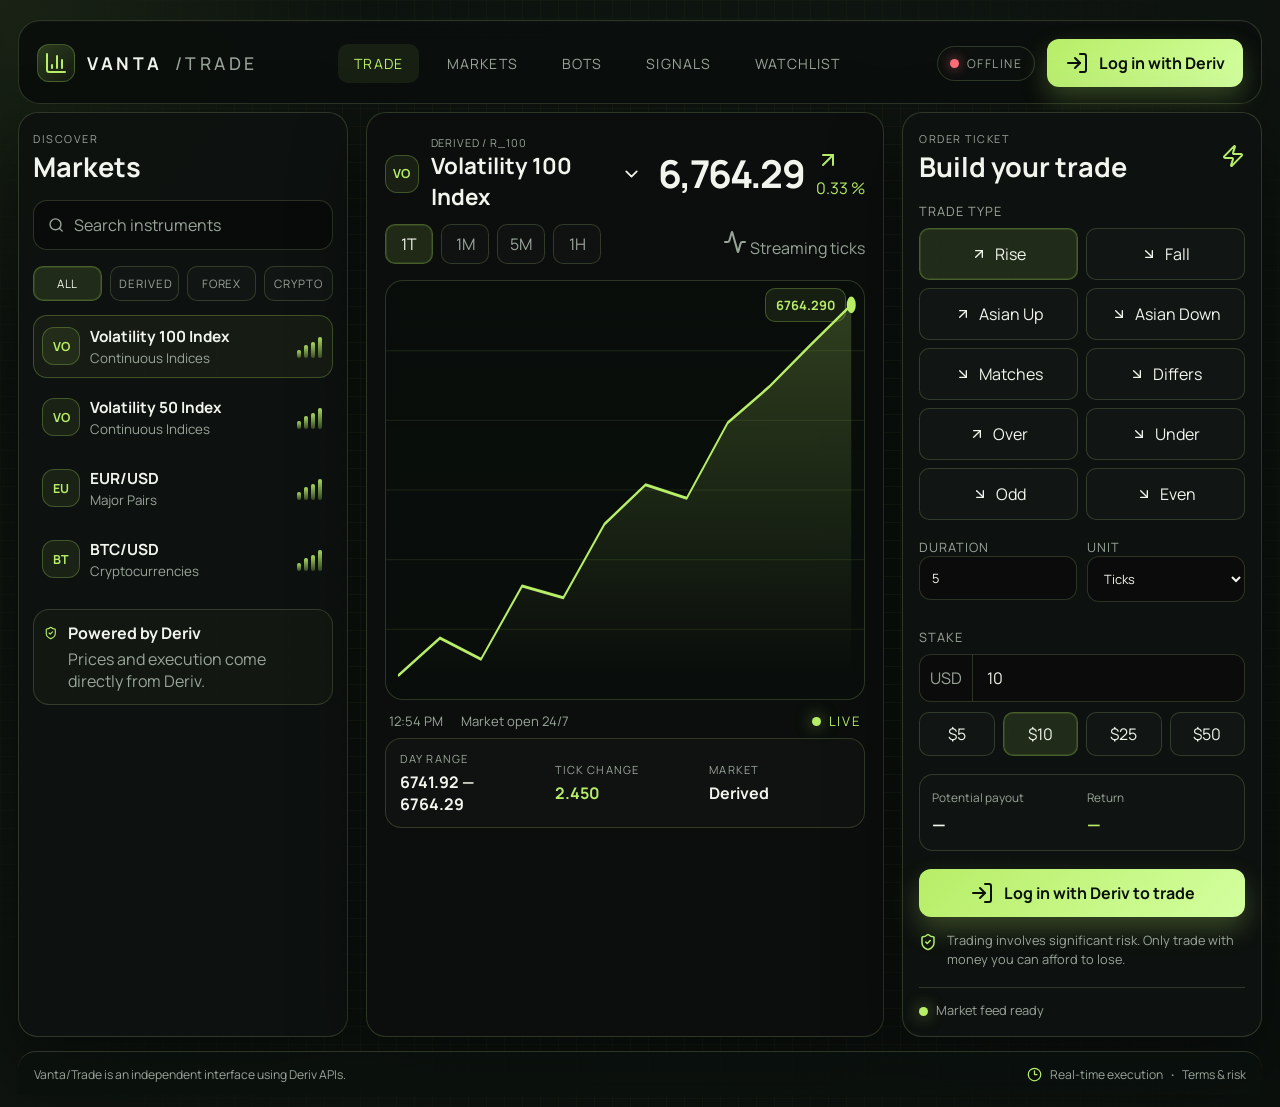
==== index.html @ 262e4917 "7" ====
<!DOCTYPE html>
<html lang="en">
    <head>
        <meta charSet="utf-8"/>
        <!-- This site is hosted on Netlify. Anyone can build and deploy a site
     like this one for free: https://netlify.new/?utm_campaign=ai-legible&utm_source=comment&utm_medium=referral&utm_id=6710218b-d11c-489d-8c86-8cb80f15d313
     Netlify hosting facts for this site: static/SSR served via Netlify Edge. -->
        <meta name="hosting-provider" content="Netlify">
        <meta name="netlify-deploy" content="https://netlify.new/?utm_campaign=ai-legible&amp;utm_source=meta&amp;utm_medium=referral&amp;utm_id=6710218b-d11c-489d-8c86-8cb80f15d313">
        <meta name="viewport" content="width=device-width, initial-scale=1"/>
        <link rel="stylesheet" href="assets/index-DjKOMQ6G.css" type="text/css" data-precedence="default"/>
        <title>Vanta/Trade — Deriv Trading Terminal</title>
        <meta name="description" content="Explore Deriv markets, price options contracts, and trade from one focused terminal."/>
        <meta name="theme-color" content="#111310"/>
        <link rel="modulepreload" href="./assets/index-CjV58bTu.js"/>
        <link rel="modulepreload" href="./assets/index-DyI4Rr6x.js"/>
        <link rel="preconnect" href="https://fonts.googleapis.com"/>
        <link rel="preconnect" href="https://fonts.gstatic.com" crossorigin="anonymous"/>
        <link href="https://fonts.googleapis.com/css2?family=DM+Mono:wght@400;500&amp;family=Manrope:wght@400;500;600;700&amp;display=swap" rel="stylesheet"/>
    </head>
    <body>
        <!--$-->
        <main class="terminal-shell">
            <div class="ambient-grid"></div>
            <header class="topbar">
                <button class="mobile-trigger" aria-label="Open markets">
                    <svg xmlns="http://www.w3.org/2000/svg" width="24" height="24" viewBox="0 0 24 24" fill="none" stroke="currentColor" stroke-width="2" stroke-linecap="round" stroke-linejoin="round" class="lucide lucide-menu" aria-hidden="true">
                        <path d="M4 5h16"></path>
                        <path d="M4 12h16"></path>
                        <path d="M4 19h16"></path>
                    </svg>
                </button>
                <a class="brand" href="/">
                    <span class="brand-mark">
                        <svg xmlns="http://www.w3.org/2000/svg" width="24" height="24" viewBox="0 0 24 24" fill="none" stroke="currentColor" stroke-width="2" stroke-linecap="round" stroke-linejoin="round" class="lucide lucide-chart-column" aria-hidden="true">
                            <path d="M3 3v16a2 2 0 0 0 2 2h16"></path>
                            <path d="M18 17V9"></path>
                            <path d="M13 17V5"></path>
                            <path d="M8 17v-3"></path>
                        </svg>
                    </span>
                    VANTA<span class="brand-thin">/TRADE</span>
                </a>
                <nav>
                    <a class="active" href="#terminal">Trade</a>
                    <a href="#markets">Markets</a>
                    <a href="bots.html">Bots</a>
                    <a href="signals.html">Signals</a>
                    <a href="watchlist.html">Watchlist</a>
                </nav>
                <div class="top-actions">
                    <div class="connection ">
                        <i></i>
                        OFFLINE
                    </div>
                    <button class="login-button">
                        <svg xmlns="http://www.w3.org/2000/svg" width="24" height="24" viewBox="0 0 24 24" fill="none" stroke="currentColor" stroke-width="2" stroke-linecap="round" stroke-linejoin="round" class="lucide lucide-log-in" aria-hidden="true">
                            <path d="m10 17 5-5-5-5"></path>
                            <path d="M15 12H3"></path>
                            <path d="M15 3h4a2 2 0 0 1 2 2v14a2 2 0 0 1-2 2h-4"></path>
                        </svg>
                        <span>Log in with Deriv</span>
                    </button>
                </div>
            </header>
            <div class="workspace" id="terminal">
                <aside class="market-rail " id="markets">
                    <div class="rail-head">
                        <div>
                            <span class="eyebrow">DISCOVER</span>
                            <h2>Markets</h2>
                        </div>
                        <button class="close-mobile">
                            <svg xmlns="http://www.w3.org/2000/svg" width="24" height="24" viewBox="0 0 24 24" fill="none" stroke="currentColor" stroke-width="2" stroke-linecap="round" stroke-linejoin="round" class="lucide lucide-x" aria-hidden="true">
                                <path d="M18 6 6 18"></path>
                                <path d="m6 6 12 12"></path>
                            </svg>
                        </button>
                    </div>
                    <label class="search">
                        <svg xmlns="http://www.w3.org/2000/svg" width="24" height="24" viewBox="0 0 24 24" fill="none" stroke="currentColor" stroke-width="2" stroke-linecap="round" stroke-linejoin="round" class="lucide lucide-search" aria-hidden="true">
                            <path d="m21 21-4.34-4.34"></path>
                            <circle cx="11" cy="11" r="8"></circle>
                        </svg>
                        <input placeholder="Search instruments" value=""/>
                    </label>
                    <div class="market-tabs">
                        <button class="selected">All</button>
                        <button class="">Derived</button>
                        <button class="">Forex</button>
                        <button class="">Crypto</button>
                    </div>
                    <div class="symbol-list">
                        <button class="symbol active">
                            <span class="symbol-icon">VO</span>
                            <span class="symbol-copy">
                                <strong>Volatility 100 Index</strong>
                                <small>Continuous Indices</small>
                            </span>
                            <span class="mini-bars">
                                <i></i>
                                <i></i>
                                <i></i>
                                <i></i>
                            </span>
                        </button>
                        <button class="symbol">
                            <span class="symbol-icon">VO</span>
                            <span class="symbol-copy">
                                <strong>Volatility 50 Index</strong>
                                <small>Continuous Indices</small>
                            </span>
                            <span class="mini-bars">
                                <i></i>
                                <i></i>
                                <i></i>
                                <i></i>
                            </span>
                        </button>
                        <button class="symbol">
                            <span class="symbol-icon">EU</span>
                            <span class="symbol-copy">
                                <strong>EUR/USD</strong>
                                <small>Major Pairs</small>
                            </span>
                            <span class="mini-bars">
                                <i></i>
                                <i></i>
                                <i></i>
                                <i></i>
                            </span>
                        </button>
                        <button class="symbol">
                            <span class="symbol-icon">BT</span>
                            <span class="symbol-copy">
                                <strong>BTC/USD</strong>
                                <small>Cryptocurrencies</small>
                            </span>
                            <span class="mini-bars">
                                <i></i>
                                <i></i>
                                <i></i>
                                <i></i>
                            </span>
                        </button>
                    </div>
                    <div class="rail-note">
                        <svg xmlns="http://www.w3.org/2000/svg" width="24" height="24" viewBox="0 0 24 24" fill="none" stroke="currentColor" stroke-width="2" stroke-linecap="round" stroke-linejoin="round" class="lucide lucide-shield-check" aria-hidden="true">
                            <path d="M20 13c0 5-3.5 7.5-7.66 8.95a1 1 0 0 1-.67-.01C7.5 20.5 4 18 4 13V6a1 1 0 0 1 1-1c2 0 4.5-1.2 6.24-2.72a1.17 1.17 0 0 1 1.52 0C14.51 3.81 17 5 19 5a1 1 0 0 1 1 1z"></path>
                            <path d="m9 12 2 2 4-4"></path>
                        </svg>
                        <span>
                            <strong>Powered by Deriv</strong>
                            Prices and execution come directly from Deriv.
                        </span>
                    </div>
                </aside>
                <section class="chart-panel">
                    <div class="instrument-head">
                        <button class="instrument-title">
                            <span class="asset-badge">VO</span>
                            <span>
                                <small>Derived<!-- --> / <!-- -->R_100</small>
                                <strong>Volatility 100 Index</strong>
                            </span>
                            <svg xmlns="http://www.w3.org/2000/svg" width="24" height="24" viewBox="0 0 24 24" fill="none" stroke="currentColor" stroke-width="2" stroke-linecap="round" stroke-linejoin="round" class="lucide lucide-chevron-down" aria-hidden="true">
                                <path d="m6 9 6 6 6-6"></path>
                            </svg>
                        </button>
                        <div class="market-price">
                            <strong>6,764.29</strong>
                            <span class="up">
                                <svg xmlns="http://www.w3.org/2000/svg" width="24" height="24" viewBox="0 0 24 24" fill="none" stroke="currentColor" stroke-width="2" stroke-linecap="round" stroke-linejoin="round" class="lucide lucide-arrow-up-right" aria-hidden="true">
                                    <path d="M7 7h10v10"></path>
                                    <path d="M7 17 17 7"></path>
                                </svg>
                                0.33
                                <!-- -->
                                %
                            </span>
                        </div>
                    </div>
                    <div class="chart-tools">
                        <div>
                            <button class="active">1T</button>
                            <button>1M</button>
                            <button>5M</button>
                            <button>1H</button>
                        </div>
                        <span>
                            <svg xmlns="http://www.w3.org/2000/svg" width="24" height="24" viewBox="0 0 24 24" fill="none" stroke="currentColor" stroke-width="2" stroke-linecap="round" stroke-linejoin="round" class="lucide lucide-activity" aria-hidden="true">
                                <path d="M22 12h-2.48a2 2 0 0 0-1.93 1.46l-2.35 8.36a.25.25 0 0 1-.48 0L9.24 2.18a.25.25 0 0 0-.48 0l-2.35 8.36A2 2 0 0 1 4.49 12H2"></path>
                            </svg>
                            Streaming ticks
                        </span>
                    </div>
                    <div class="price-chart">
                        <svg viewBox="0 0 900 420" preserveAspectRatio="none" aria-label="Live price chart">
                            <defs>
                                <linearGradient id="area" x1="0" y1="0" x2="0" y2="1">
                                    <stop offset="0" stop-color="#b7ed67" stop-opacity=".22"></stop>
                                    <stop offset="1" stop-color="#b7ed67" stop-opacity="0"></stop>
                                </linearGradient>
                            </defs>
                            <line x1="0" x2="900" y1="70" y2="70" class="gridline"></line>
                            <line x1="0" x2="900" y1="140" y2="140" class="gridline"></line>
                            <line x1="0" x2="900" y1="210" y2="210" class="gridline"></line>
                            <line x1="0" x2="900" y1="280" y2="280" class="gridline"></line>
                            <line x1="0" x2="900" y1="350" y2="350" class="gridline"></line>
                            <polygon points="24,396 24,396 101.45454545454545,358.7501117568206 178.9090909090909,380.0357621814924 256.3636363636364,306.36745641483543 333.8181818181818,318.3406347787199 411.27272727272725,244.33974072418525 488.7272727272727,204.7617344658015 566.1818181818181,218.23156012517342 643.6363636363636,142.23513634331206 721.0909090909091,106.48189539562014 798.5454545454545,64.7420652659784 876,24 876,396" fill="url(#area)"></polygon>
                            <polyline points="24,396 101.45454545454545,358.7501117568206 178.9090909090909,380.0357621814924 256.3636363636364,306.36745641483543 333.8181818181818,318.3406347787199 411.27272727272725,244.33974072418525 488.7272727272727,204.7617344658015 566.1818181818181,218.23156012517342 643.6363636363636,142.23513634331206 721.0909090909091,106.48189539562014 798.5454545454545,64.7420652659784 876,24" class="chartline positive"></polyline>
                            <circle cx="876" cy="24" r="7" class="chart-dot positive"></circle>
                        </svg>
                        <div class="price-flag" style="top:5.714285714285714%">6764.290</div>
                    </div>
                    <div class="chart-footer">
                        <span>12:54 PM</span>
                        <span>Market open 24/7</span>
                        <span class="live-label">
                            <i></i>
                            LIVE
                        </span>
                    </div>
                    <div class="market-strip">
                        <div>
                            <span>DAY RANGE</span>
                            <strong>6741.92<!-- --> — <!-- -->6764.29</strong>
                        </div>
                        <div>
                            <span>TICK CHANGE</span>
                            <strong class="up">2.450</strong>
                        </div>
                        <div>
                            <span>MARKET</span>
                            <strong>Derived</strong>
                        </div>
                    </div>
                </section>
                <aside class="trade-ticket">
                    <div class="ticket-head">
                        <div>
                            <span class="eyebrow">ORDER TICKET</span>
                            <h2>Build your trade</h2>
                        </div>
                        <svg xmlns="http://www.w3.org/2000/svg" width="24" height="24" viewBox="0 0 24 24" fill="none" stroke="currentColor" stroke-width="2" stroke-linecap="round" stroke-linejoin="round" class="lucide lucide-zap" aria-hidden="true">
                            <path d="M4 14a1 1 0 0 1-.78-1.63l9.9-10.2a.5.5 0 0 1 .86.46l-1.92 6.02A1 1 0 0 0 13 10h7a1 1 0 0 1 .78 1.63l-9.9 10.2a.5.5 0 0 1-.86-.46l1.92-6.02A1 1 0 0 0 11 14z"></path>
                        </svg>
                    </div>
                    <div class="field-block">
                        <label>Trade type</label>
                        <div class="contract-grid">
                            <button class="active">
                                <svg xmlns="http://www.w3.org/2000/svg" width="24" height="24" viewBox="0 0 24 24" fill="none" stroke="currentColor" stroke-width="2" stroke-linecap="round" stroke-linejoin="round" class="lucide lucide-arrow-up-right" aria-hidden="true">
                                    <path d="M7 7h10v10"></path>
                                    <path d="M7 17 17 7"></path>
                                </svg>
                                <span>Rise</span>
                            </button>
                            <button class="">
                                <svg xmlns="http://www.w3.org/2000/svg" width="24" height="24" viewBox="0 0 24 24" fill="none" stroke="currentColor" stroke-width="2" stroke-linecap="round" stroke-linejoin="round" class="lucide lucide-arrow-down-right" aria-hidden="true">
                                    <path d="m7 7 10 10"></path>
                                    <path d="M17 7v10H7"></path>
                                </svg>
                                <span>Fall</span>
                            </button>
                            <button class="">
                                <svg xmlns="http://www.w3.org/2000/svg" width="24" height="24" viewBox="0 0 24 24" fill="none" stroke="currentColor" stroke-width="2" stroke-linecap="round" stroke-linejoin="round" class="lucide lucide-arrow-up-right" aria-hidden="true">
                                    <path d="M7 7h10v10"></path>
                                    <path d="M7 17 17 7"></path>
                                </svg>
                                <span>Asian Up</span>
                            </button>
                            <button class="">
                                <svg xmlns="http://www.w3.org/2000/svg" width="24" height="24" viewBox="0 0 24 24" fill="none" stroke="currentColor" stroke-width="2" stroke-linecap="round" stroke-linejoin="round" class="lucide lucide-arrow-down-right" aria-hidden="true">
                                    <path d="m7 7 10 10"></path>
                                    <path d="M17 7v10H7"></path>
                                </svg>
                                <span>Asian Down</span>
                            </button>
                            <button class="">
                                <svg xmlns="http://www.w3.org/2000/svg" width="24" height="24" viewBox="0 0 24 24" fill="none" stroke="currentColor" stroke-width="2" stroke-linecap="round" stroke-linejoin="round" class="lucide lucide-arrow-down-right" aria-hidden="true">
                                    <path d="m7 7 10 10"></path>
                                    <path d="M17 7v10H7"></path>
                                </svg>
                                <span>Matches</span>
                            </button>
                            <button class="">
                                <svg xmlns="http://www.w3.org/2000/svg" width="24" height="24" viewBox="0 0 24 24" fill="none" stroke="currentColor" stroke-width="2" stroke-linecap="round" stroke-linejoin="round" class="lucide lucide-arrow-down-right" aria-hidden="true">
                                    <path d="m7 7 10 10"></path>
                                    <path d="M17 7v10H7"></path>
                                </svg>
                                <span>Differs</span>
                            </button>
                            <button class="">
                                <svg xmlns="http://www.w3.org/2000/svg" width="24" height="24" viewBox="0 0 24 24" fill="none" stroke="currentColor" stroke-width="2" stroke-linecap="round" stroke-linejoin="round" class="lucide lucide-arrow-up-right" aria-hidden="true">
                                    <path d="M7 7h10v10"></path>
                                    <path d="M7 17 17 7"></path>
                                </svg>
                                <span>Over</span>
                            </button>
                            <button class="">
                                <svg xmlns="http://www.w3.org/2000/svg" width="24" height="24" viewBox="0 0 24 24" fill="none" stroke="currentColor" stroke-width="2" stroke-linecap="round" stroke-linejoin="round" class="lucide lucide-arrow-down-right" aria-hidden="true">
                                    <path d="m7 7 10 10"></path>
                                    <path d="M17 7v10H7"></path>
                                </svg>
                                <span>Under</span>
                            </button>
                            <button class="">
                                <svg xmlns="http://www.w3.org/2000/svg" width="24" height="24" viewBox="0 0 24 24" fill="none" stroke="currentColor" stroke-width="2" stroke-linecap="round" stroke-linejoin="round" class="lucide lucide-arrow-down-right" aria-hidden="true">
                                    <path d="m7 7 10 10"></path>
                                    <path d="M17 7v10H7"></path>
                                </svg>
                                <span>Odd</span>
                            </button>
                            <button class="">
                                <svg xmlns="http://www.w3.org/2000/svg" width="24" height="24" viewBox="0 0 24 24" fill="none" stroke="currentColor" stroke-width="2" stroke-linecap="round" stroke-linejoin="round" class="lucide lucide-arrow-down-right" aria-hidden="true">
                                    <path d="m7 7 10 10"></path>
                                    <path d="M17 7v10H7"></path>
                                </svg>
                                <span>Even</span>
                            </button>
                        </div>
                    </div>
                    <div class="field-block split">
                        <label>
                            Duration<input type="number" min="1" value="5"/>
                        </label>
                        <label>
                            Unit
                            <select>
                                <option value="t" selected="">Ticks</option>
                                <option value="m">Minutes</option>
                                <option value="h">Hours</option>
                                <option value="d">Days</option>
                            </select>
                        </label>
                    </div>
                    <div class="field-block">
                        <label>Stake</label>
                        <div class="money-input">
                            <span>USD</span>
                            <input type="number" min="0.35" step="0.01" value="10"/>
                        </div>
                        <div class="quick-stakes">
                            <button class="">$<!-- -->5</button>
                            <button class="active">$<!-- -->10</button>
                            <button class="">$<!-- -->25</button>
                            <button class="">$<!-- -->50</button>
                        </div>
                    </div>
                    <div class="payout-card">
                        <div>
                            <span>Potential payout</span>
                            <strong>—</strong>
                        </div>
                        <div>
                            <span>Return</span>
                            <strong class="up">—</strong>
                        </div>
                    </div>
                    <button class="buy-button">
                        <svg xmlns="http://www.w3.org/2000/svg" width="24" height="24" viewBox="0 0 24 24" fill="none" stroke="currentColor" stroke-width="2" stroke-linecap="round" stroke-linejoin="round" class="lucide lucide-log-in" aria-hidden="true">
                            <path d="m10 17 5-5-5-5"></path>
                            <path d="M15 12H3"></path>
                            <path d="M15 3h4a2 2 0 0 1 2 2v14a2 2 0 0 1-2 2h-4"></path>
                        </svg>
                        Log in with Deriv to trade
                    </button>
                    <p class="risk-copy">
                        <svg xmlns="http://www.w3.org/2000/svg" width="24" height="24" viewBox="0 0 24 24" fill="none" stroke="currentColor" stroke-width="2" stroke-linecap="round" stroke-linejoin="round" class="lucide lucide-shield-check" aria-hidden="true">
                            <path d="M20 13c0 5-3.5 7.5-7.66 8.95a1 1 0 0 1-.67-.01C7.5 20.5 4 18 4 13V6a1 1 0 0 1 1-1c2 0 4.5-1.2 6.24-2.72a1.17 1.17 0 0 1 1.52 0C14.51 3.81 17 5 19 5a1 1 0 0 1 1 1z"></path>
                            <path d="m9 12 2 2 4-4"></path>
                        </svg>
                        Trading involves significant risk. Only trade with money you can afford to lose.
                    </p>
                    <div class="status-line">
                        <i class=""></i>
                        <span>Connecting to Deriv market feed…</span>
                    </div>
                </aside>
            </div>
            <footer>
                <span>Vanta/Trade is an independent interface using Deriv APIs.</span>
                <span>
                    <svg xmlns="http://www.w3.org/2000/svg" width="24" height="24" viewBox="0 0 24 24" fill="none" stroke="currentColor" stroke-width="2" stroke-linecap="round" stroke-linejoin="round" class="lucide lucide-clock3 lucide-clock-3" aria-hidden="true">
                        <circle cx="12" cy="12" r="10"></circle>
                        <path d="M12 6v6h4"></path>
                    </svg>
                    Real-time execution <b>·</b>
                    <a href="https://deriv.com/terms-and-conditions/" target="_blank" rel="noreferrer">Terms &amp; risk</a>
                </span>
            </footer>
        </main>
        <script src="./assets/index-CjV58bTu.js"></script>
        <script>
            (function(t) {
                let s;
                try {
                    s = JSON.parse(sessionStorage.getItem(t.storageKey) || "{}")
                } catch (e) {
                    console.error(e);
                    return
                }
                const c = t.key || window.history.state?.__TSR_key
                  , r = c ? s[c] : void 0;
                if (t.shouldScrollRestoration && r && typeof r == "object" && Object.keys(r).length > 0) {
                    for (const e in r) {
                        const o = r[e];
                        if (!o || typeof o != "object")
                            continue;
                        const l = o.scrollX
                          , i = o.scrollY;
                        if (!(!Number.isFinite(l) || !Number.isFinite(i))) {
                            if (e === "window")
                                window.scrollTo({
                                    top: i,
                                    left: l,
                                    behavior: t.behavior
                                });
                            else if (e) {
                                let n;
                                try {
                                    n = document.querySelector(e)
                                } catch {
                                    continue
                                }
                                n && (n.scrollLeft = l,
                                n.scrollTop = i)
                            }
                        }
                    }
                    return
                }
                const a = window.location.hash.split("#", 2)[1];
                if (a) {
                    const e = window.history.state?.__hashScrollIntoViewOptions ?? !0;
                    if (e) {
                        const o = document.getElementById(a);
                        o && o.scrollIntoView(e)
                    }
                    return
                }
                window.scrollTo({
                    top: 0,
                    left: 0,
                    behavior: t.behavior
                })
            }
            )({
                "storageKey": "tsr-scroll-restoration-v1_3",
                "shouldScrollRestoration": true
            });
            document.currentScript.remove()
        </script>
        <!--/$-->
        <script class="$tsr" id="$tsr-stream-barrier">
            (self.$R = self.$R || {})["tsr"] = [];
            self.$_TSR = {
                h() {
                    this.hydrated = !0,
                    this.c()
                },
                e() {
                    this.streamEnded = !0,
                    this.c()
                },
                c() {
                    this.hydrated && this.streamEnded && (delete self.$_TSR,
                    delete self.$R.tsr)
                },
                p(e) {
                    this.initialized ? e() : this.buffer.push(e)
                },
                buffer: []
            };
            $_TSR.router = ($R => $R[0] = {
                manifest: $R[1] = {
                    routes: $R[2] = {
                        __root__: $R[3] = {
                            preloads: $R[4] = ["./assets/index-CjV58bTu.js"],
                            assets: $R[5] = [$R[6] = {
                                tag: "link",
                                attrs: $R[7] = {
                                    rel: "stylesheet",
                                    href: "./assets/index-DjKOMQ6G.css",
                                    type: "text/css"
                                }
                            }, $R[8] = {
                                tag: "script",
                                attrs: $R[9] = {
                                    type: "module",
                                    async: !0
                                },
                                children: "import(\"./assets/index-CjV58bTu.js\")"
                            }]
                        },
                        "/": $R[10] = {
                            preloads: $R[11] = ["./assets/index-DyI4Rr6x.js"]
                        }
                    }
                },
                matches: $R[12] = [$R[13] = {
---- assets/index-DjKOMQ6G.css ----
:root {
  --bg: #0b110d;
  --bg-2: #121912;
  --panel: rgba(15, 18, 15, 0.94);
  --panel-strong: rgba(19, 22, 19, 0.98);
  --panel-soft: rgba(23, 27, 24, 0.97);
  --line: rgba(168, 197, 128, 0.22);
  --line-strong: rgba(183, 237, 103, 0.26);
  --text: #f1f5ed;
  --muted: #9aa59a;
  --green: #b7ed67;
  --green-soft: rgba(183, 237, 103, 0.12);
  --green-strong: #d2ff91;
  --red: #ff6d7a;
  --amber: #f7d880;
  --shadow: 0 30px 75px rgba(0, 0, 0, 0.45);
  --radius: 20px;
}

* { box-sizing: border-box; }

html {
  scroll-behavior: smooth;
}

body {
  margin: 0;
  min-height: 100vh;
  font-family: "Manrope", Arial, sans-serif;
  background:
    radial-gradient(circle at top left, rgba(183, 237, 103, 0.08), transparent 22%),
    linear-gradient(135deg, #0b110d 0%, #0e140f 35%, #0b100d 100%);
  color: var(--text);
}

button, input, select {
  font: inherit;
}

button {
  cursor: pointer;
}

a { color: inherit; text-decoration: none; }

.terminal-shell {
  position: relative;
  max-width: 1500px;
  margin: 0 auto;
  padding: 20px 18px 12px;
}

.ambient-grid {
  position: absolute;
  inset: 0;
  background-image:
    linear-gradient(rgba(183, 237, 103, 0.06) 1px, transparent 1px),
    linear-gradient(90deg, rgba(183, 237, 103, 0.06) 1px, transparent 1px);
  background-size: 18px 18px;
  mask-image: radial-gradient(circle at center, black 30%, transparent 100%);
  pointer-events: none;
}

.topbar, .workspace, footer {
  position: relative;
  z-index: 1;
}

.topbar {
  display: flex;
  align-items: center;
  justify-content: space-between;
  min-height: 84px;
  padding: 14px 18px 12px;
  margin-bottom: 8px;
  border: 1px solid var(--line);
  border-radius: 22px;
  background: rgba(10, 15, 12, 0.92);
  backdrop-filter: blur(12px);
  box-shadow: inset 0 1px 0 rgba(255,255,255,0.02);
}

.mobile-trigger,
.close-mobile {
  display: none;
  width: 42px;
  height: 42px;
  border: 1px solid var(--line);
  border-radius: 12px;
  background: rgba(255,255,255,0.01);
  color: var(--text);
}

.brand {
  display: inline-flex;
  align-items: center;
  gap: 12px;
  font-size: 1.1rem;
  letter-spacing: 0.2em;
  font-weight: 700;
}

.brand-mark {
  display: inline-flex;
  align-items: center;
  justify-content: center;
  width: 38px;
  height: 38px;
  border-radius: 12px;
  background: linear-gradient(135deg, rgba(183, 237, 103, 0.2), rgba(183, 237, 103, 0.06));
  border: 1px solid var(--line-strong);
  color: var(--green);
}

.brand-thin {
  font-weight: 500;
  color: var(--muted);
}

.topbar nav {
  display: flex;
  align-items: center;
  gap: 12px;
  justify-content: center;
  flex: 1;
}

.topbar nav a {
  padding: 10px 16px;
  border-radius: 10px;
  color: var(--muted);
  font-size: 0.88rem;
  letter-spacing: 0.08em;
  text-transform: uppercase;
  transition: 0.2s ease;
}

.topbar nav a.active {
  color: var(--green);
  background: rgba(183, 237, 103, 0.08);
}

.top-actions {
  display: flex;
  align-items: center;
  gap: 12px;
}

.connection {
  display: inline-flex;
  align-items: center;
  gap: 8px;
  font-size: 0.75rem;
  letter-spacing: 0.12em;
  text-transform: uppercase;
  color: var(--muted);
  padding: 8px 12px;
  border: 1px solid var(--line);
  border-radius: 999px;
  background: rgba(255,255,255,0.01);
}

.connection i,
.live-label i,
.status-line i {
  display: inline-block;
  width: 9px;
  height: 9px;
  border-radius: 50%;
  background: var(--red);
  box-shadow: 0 0 12px rgba(255, 109, 122, 0.7);
}

.connection:not(.offline) i,
.live-label i,
.status-line i {
  background: var(--green);
  box-shadow: 0 0 16px rgba(183, 237, 103, 0.65);
}

.login-button, .buy-button {
  display: inline-flex;
  align-items: center;
  justify-content: center;
  gap: 10px;
  border: none;
  border-radius: 12px;
  padding: 12px 18px;
  color: #091109;
  background: linear-gradient(135deg, var(--green), #d3ff9f);
  font-weight: 700;
  box-shadow: 0 12px 26px rgba(183, 237, 103, 0.25);
}

.workspace {
  display: grid;
  grid-template-columns: 330px minmax(0, 1.3fr) 360px;
  gap: 18px;
  min-height: 760px;
  margin-bottom: 14px;
}

.market-rail,
.chart-panel,
.trade-ticket {
  background: rgba(14, 18, 16, 0.96);
  border: 1px solid var(--line);
  border-radius: var(--radius);
  box-shadow: var(--shadow);
}

.market-rail {
  padding: 18px 14px 16px;
}

.rail-head,
.ticket-head,
.instrument-head,
.chart-tools,
.market-strip {
  display: flex;
  align-items: center;
  justify-content: space-between;
}

.rail-head {
  margin-bottom: 18px;
}

.eyebrow {
  display: block;
  color: var(--muted);
  letter-spacing: 0.14em;
  font-size: 0.68rem;
  text-transform: uppercase;
}

.rail-head h2,
.ticket-head h2 {
  margin: 6px 0 0;
  font-size: 1.7rem;
  line-height: 1.1;
}

.search {
  display: flex;
  align-items: center;
  gap: 8px;
  padding: 12px 14px;
  border: 1px solid var(--line);
  border-radius: 14px;
  background: rgba(9, 11, 10, 0.8);
  margin-bottom: 16px;
}

.search svg {
  width: 18px;
  height: 18px;
  color: var(--muted);
}

.search input {
  width: 100%;
  border: none;
  background: transparent;
  color: var(--text);
  outline: none;
}

.search input::placeholder { color: var(--muted); }

.market-tabs {
  display: grid;
  grid-template-columns: repeat(4, minmax(0, 1fr));
  gap: 8px;
  margin-bottom: 14px;
}

.market-tabs button,
.contract-grid button,
.quick-stakes button,
.chart-tools button {
  border: 1px solid var(--line);
  background: rgba(255,255,255,0.02);
  color: var(--muted);
  border-radius: 10px;
  transition: 0.2s ease;
}

.market-tabs button {
  padding: 9px 8px;
  font-size: 0.72rem;
  letter-spacing: 0.08em;
  text-transform: uppercase;
}

.market-tabs button.selected,
.contract-grid button.active,
.quick-stakes button.active,
.chart-tools button.active {
  background: rgba(183, 237, 103, 0.12);
  color: var(--text);
  border-color: var(--line-strong);
  box-shadow: inset 0 0 0 1px rgba(183, 237, 103, 0.12);
}

.symbol-list {
  display: flex;
  flex-direction: column;
  gap: 8px;
}

.symbol {
  display: flex;
  align-items: center;
  gap: 10px;
  width: 100%;
  padding: 10px 10px 10px 8px;
  border: 1px solid transparent;
  border-radius: 14px;
  background: transparent;
  text-align: left;
  color: var(--text);
}

.symbol.active {
  border-color: var(--line-strong);
  background: rgba(183, 237, 103, 0.05);
}

.symbol-icon,
.asset-badge {
  display: inline-flex;
  align-items: center;
  justify-content: center;
  width: 38px;
  height: 38px;
  border-radius: 12px;
  background: rgba(183, 237, 103, 0.08);
  border: 1px solid var(--line-strong);
  color: var(--green);
  font-weight: 700;
  font-size: 0.78rem;
}

.symbol-copy {
  display: flex;
  flex-direction: column;
  flex: 1;
  gap: 2px;
}

.symbol-copy strong {
  font-size: 0.96rem;
}

.symbol-copy small {
  color: var(--muted);
}

.mini-bars {
  display: inline-flex;
  align-items: flex-end;
  gap: 3px;
  height: 24px;
}

.mini-bars i {
  display: block;
  width: 4px;
  border-radius: 99px;
  background: linear-gradient(180deg, rgba(183, 237, 103, 0.95), rgba(183, 237, 103, 0.25));
}

.mini-bars i:nth-child(1) { height: 35%; }
.mini-bars i:nth-child(2) { height: 55%; }
.mini-bars i:nth-child(3) { height: 70%; }
.mini-bars i:nth-child(4) { height: 90%; }

.rail-note {
  display: flex;
  align-items: flex-start;
  gap: 10px;
  margin-top: 18px;
  padding: 12px 10px;
  border: 1px solid var(--line);
  border-radius: 16px;
  background: rgba(183, 237, 103, 0.03);
  color: var(--muted);
}

.rail-note svg {
  width: 18px;
  height: 18px;
  color: var(--green);
  margin-top: 2px;
}

.rail-note strong {
  color: var(--text);
  display: block;
  margin-bottom: 4px;
}

.chart-panel {
  display: flex;
  flex-direction: column;
  padding: 18px 18px 16px;
  background: rgba(12, 15, 13, 0.98);
}

.instrument-head {
  padding: 4px 0 12px;
  gap: 16px;
}

.instrument-title {
  display: flex;
  align-items: center;
  gap: 12px;
  background: transparent;
  border: none;
  color: var(--text);
  padding: 0;
  text-align: left;
}

.instrument-title span {
  display: flex;
  flex-direction: column;
}

.instrument-title small {
  color: var(--muted);
  letter-spacing: 0.08em;
  text-transform: uppercase;
  font-size: 0.68rem;
}

.instrument-title strong {
  font-size: 1.4rem;
}

.market-price {
  display: flex;
  align-items: center;
  gap: 12px;
  margin-left: auto;
}

.market-price strong {
  font-size: clamp(1.8rem, 3vw, 2.6rem);
  letter-spacing: -0.05em;
}

.market-price .up,
.up {
  color: var(--green);
}

.chart-tools {
  gap: 14px;
  padding: 0 0 8px;
  color: var(--muted);
}

.chart-tools > div {
  display: flex;
  gap: 8px;
}

.chart-tools button {
  min-width: 48px;
  padding: 8px 10px;
}

.price-chart {
  position: relative;
  width: 100%;
  height: 420px;
  margin-top: 8px;
  border: 1px solid var(--line);
  border-radius: 18px;
  background: linear-gradient(180deg, rgba(9, 14, 11, 0.96), rgba(9, 14, 11, 0.88));
  overflow: hidden;
}

.price-chart svg {
  width: 100%;
  height: 100%;
  display: block;
}

.gridline {
  stroke: rgba(183, 237, 103, 0.14);
  stroke-width: 1;
}

.chartline {
  fill: none;
  stroke-width: 3;
  stroke-linecap: round;
  stroke-linejoin: round;
}

.chartline.positive {
  stroke: var(--green);
}

.chart-dot {
  stroke: var(--green);
  stroke-width: 3;
  fill: var(--green);
}

.price-flag {
  position: absolute;
  right: 18px;
  transform: translateY(-50%);
  padding: 7px 10px;
  border-radius: 10px;
  background: rgba(183, 237, 103, 0.08);
  border: 1px solid var(--line-strong);
  color: var(--green);
  font-size: 0.8rem;
  font-weight: 700;
}

.chart-footer {
  display: flex;
  align-items: center;
  gap: 18px;
  padding: 12px 4px 8px;
  color: var(--muted);
  font-size: 0.82rem;
}

.live-label {
  margin-left: auto;
  display: inline-flex;
  align-items: center;
  gap: 8px;
  color: var(--green);
  letter-spacing: 0.14em;
}

.market-strip {
  padding: 12px 14px;
  border: 1px solid var(--line);
  border-radius: 16px;
  background: rgba(255,255,255,0.02);
  gap: 14px;
}

.market-strip > div {
  flex: 1;
  display: flex;
  flex-direction: column;
  gap: 5px;
}

.market-strip span {
  color: var(--muted);
  font-size: 0.7rem;
  letter-spacing: 0.1em;
  text-transform: uppercase;
}

.market-strip strong {
  font-size: 1rem;
}

.trade-ticket {
  padding: 18px 16px 16px;
}

.ticket-head {
  margin-bottom: 20px;
}

.ticket-head svg {
  color: var(--green);
}

.field-block {
  margin-bottom: 18px;
}

.field-block label {
  display: block;
  margin-bottom: 8px;
  color: var(--muted);
  font-size: 0.8rem;
  letter-spacing: 0.08em;
  text-transform: uppercase;
}

.contract-grid {
  display: grid;
  grid-template-columns: repeat(2, minmax(0, 1fr));
  gap: 8px;
}

.contract-grid button {
  display: flex;
  align-items: center;
  justify-content: center;
  gap: 8px;
  padding: 11px 10px;
  color: var(--text);
  min-height: 52px;
}

.contract-grid button svg {
  width: 16px;
  height: 16px;
}

.field-block.split {
  display: grid;
  grid-template-columns: 1fr 1fr;
  gap: 10px;
}

.field-block input,
.field-block select {
  width: 100%;
  padding: 12px 12px;
  border-radius: 12px;
  border: 1px solid var(--line);
  background: rgba(10, 12, 11, 0.9);
  color: var(--text);
  outline: none;
}

.money-input {
  display: flex;
  align-items: center;
  border: 1px solid var(--line);
  border-radius: 12px;
  background: rgba(10, 12, 11, 0.9);
  overflow: hidden;
}

.money-input span {
  padding: 12px 10px;
  color: var(--muted);
  border-right: 1px solid var(--line);
}

.money-input input {
  flex: 1;
  border: none;
  background: transparent;
  padding: 12px 14px;
}

.quick-stakes {
  display: grid;
  grid-template-columns: repeat(4, minmax(0, 1fr));
  gap: 8px;
  margin-top: 10px;
}

.quick-stakes button {
  padding: 10px 8px;
  color: var(--text);
}

.payout-card {
  display: grid;
  grid-template-columns: 1fr 1fr;
  gap: 10px;
  padding: 14px 12px;
  margin: 12px 0 18px;
  border: 1px solid var(--line);
  border-radius: 14px;
  background: rgba(255,255,255,0.01);
}

.payout-card span {
  display: block;
  color: var(--muted);
  font-size: 0.74rem;
  margin-bottom: 6px;
}

.payout-card strong {
  font-size: 1.1rem;
}

.buy-button {
  width: 100%;
  margin-bottom: 14px;
}

.risk-copy {
  display: flex;
  align-items: flex-start;
  gap: 10px;
  color: var(--muted);
  font-size: 0.8rem;
  line-height: 1.5;
  margin: 0 0 18px;
}

.risk-copy svg {
  width: 18px;
  height: 18px;
  color: var(--green);
  margin-top: 2px;
  flex-shrink: 0;
}

.status-line {
  display: flex;
  align-items: center;
  gap: 8px;
  padding-top: 14px;
  border-top: 1px solid var(--line);
  color: var(--muted);
  font-size: 0.8rem;
  line-height: 1.4;
}

footer {
  display: flex;
  align-items: center;
  justify-content: space-between;
  gap: 12px;
  padding: 14px 16px 12px;
  color: var(--muted);
  font-size: 0.76rem;
  border-top: 1px solid var(--line);
  background: rgba(11, 17, 13, 0.8);
  border-radius: 18px 18px 0 0;
}

footer span {
  display: inline-flex;
  align-items: center;
  gap: 8px;
}

footer svg {
  width: 15px;
  height: 15px;
  color: var(--green);
}

@media (max-width: 1100px) {
  .workspace {
    grid-template-columns: 1fr;
  }

  .market-rail {
    position: fixed;
    inset: 88px auto 0 0;
    width: min(88vw, 360px);
    height: calc(100vh - 100px);
    transform: translateX(-112%);
    transition: transform 0.25s ease;
    z-index: 30;
    overflow-y: auto;
  }

  .market-rail.open {
    transform: translateX(0);
  }

  .mobile-trigger,
  .close-mobile {
    display: inline-flex;
    align-items: center;
    justify-content: center;
  }

  .chart-panel,
  .trade-ticket {
    min-width: 0;
  }

  footer {
    flex-direction: column;
    align-items: flex-start;
  }
}

@media (max-width: 720px) {
  .topbar {
    gap: 10px;
    flex-wrap: wrap;
    padding-inline: 12px;
  }

  .brand {
    letter-spacing: 0.12em;
    font-size: 0.95rem;
  }

  .topbar nav {
    display: none;
  }

  .top-actions {
    margin-left: auto;
  }

  .connection {
    display: none;
  }

  .instrument-head {
    flex-direction: column;
    align-items: flex-start;
  }

  .market-price {
    width: 100%;
    margin-left: 0;
    justify-content: space-between;
  }

  .contract-grid,
  .field-block.split,
  .quick-stakes,
  .payout-card {
    grid-template-columns: 1fr;
  }

  .chart-tools {
    flex-wrap: wrap;
  }

  .price-chart {
    height: 300px;
  }
}
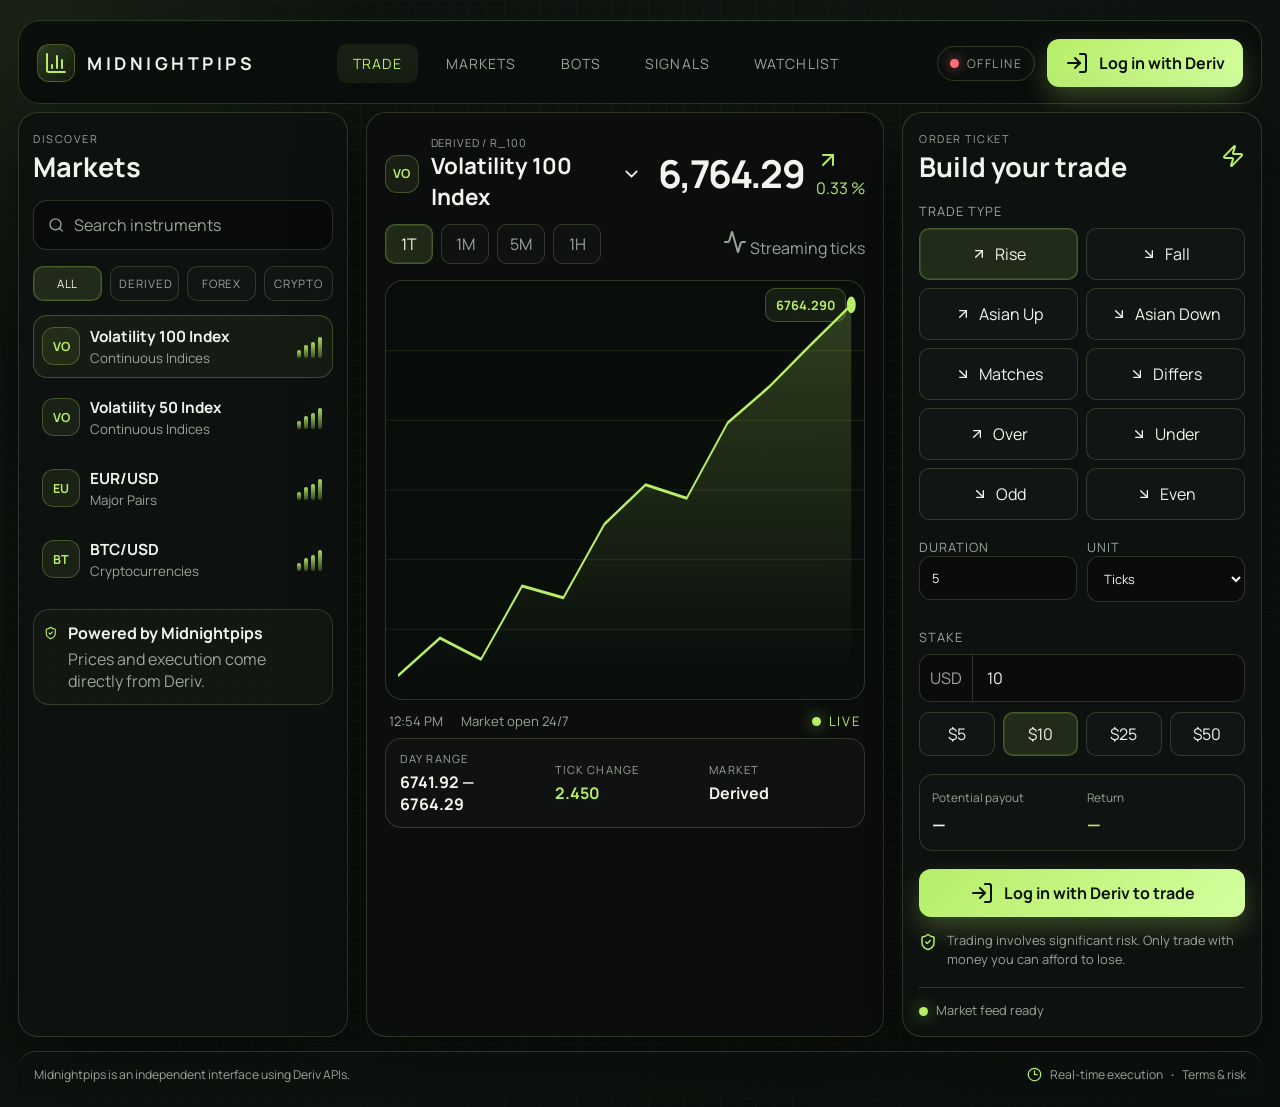
==== commit 8c5ed157: "3.2" ====
--- a/index.html
+++ b/index.html
@@ -10,7 +10,7 @@
         <meta name="netlify-deploy" content="https://netlify.new/?utm_campaign=ai-legible&amp;utm_source=meta&amp;utm_medium=referral&amp;utm_id=6710218b-d11c-489d-8c86-8cb80f15d313">
         <meta name="viewport" content="width=device-width, initial-scale=1"/>
         <link rel="stylesheet" href="assets/index-DjKOMQ6G.css" type="text/css" data-precedence="default"/>
-        <title>Vanta/Trade — Deriv Trading Terminal</title>
+        <title>Midnightpips — Deriv Trading Terminal</title>
         <meta name="description" content="Explore Deriv markets, price options contracts, and trade from one focused terminal."/>
         <meta name="theme-color" content="#111310"/>
         <link rel="modulepreload" href="./assets/index-CjV58bTu.js"/>
@@ -40,7 +40,7 @@
                             <path d="M8 17v-3"></path>
                         </svg>
                     </span>
-                    VANTA<span class="brand-thin">/TRADE</span>
+                    MIDNIGHTPIPS
                 </a>
                 <nav>
                     <a class="active" href="#terminal">Trade</a>
@@ -151,7 +151,7 @@
                             <path d="m9 12 2 2 4-4"></path>
                         </svg>
                         <span>
-                            <strong>Powered by Deriv</strong>
+                            <strong>Powered by Midnightpips</strong>
                             Prices and execution come directly from Deriv.
                         </span>
                     </div>
@@ -381,7 +381,7 @@
                 </aside>
             </div>
             <footer>
-                <span>Vanta/Trade is an independent interface using Deriv APIs.</span>
+                <span>Midnightpips is an independent interface using Deriv APIs.</span>
                 <span>
                     <svg xmlns="http://www.w3.org/2000/svg" width="24" height="24" viewBox="0 0 24 24" fill="none" stroke="currentColor" stroke-width="2" stroke-linecap="round" stroke-linejoin="round" class="lucide lucide-clock3 lucide-clock-3" aria-hidden="true">
                         <circle cx="12" cy="12" r="10"></circle>
--- a/assets/index-DjKOMQ6G.css
+++ b/assets/index-DjKOMQ6G.css
@@ -66,6 +66,21 @@
   z-index: 1;
 }
 
+.mobile-nav-overlay {
+  position: fixed;
+  inset: 0;
+  background: rgba(7, 11, 9, 0.52);
+  opacity: 0;
+  pointer-events: none;
+  transition: opacity 0.2s ease;
+  z-index: 20;
+}
+
+.mobile-nav-overlay.visible {
+  opacity: 1;
+  pointer-events: auto;
+}
+
 .topbar {
   display: flex;
   align-items: center;
